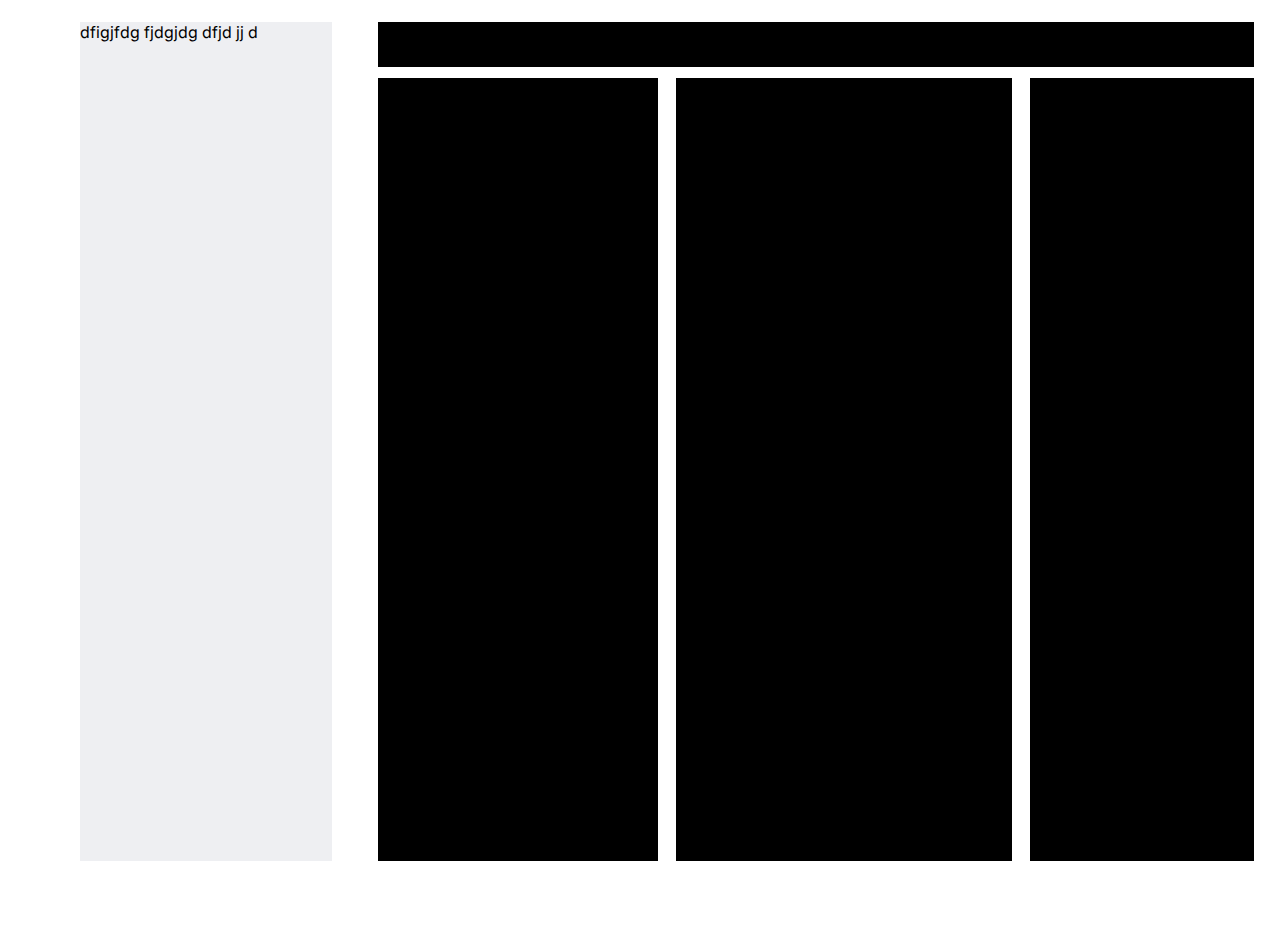
==== src/index.html @ f85abf90 "do adaptive section blocks and set up colors" ====
<!DOCTYPE html>
<html>
  <head>
    <meta charset="UTF-8" />
    <title></title>
    <link rel="preconnect" href="https://fonts.googleapis.com" />
    <link rel="preconnect" href="https://fonts.gstatic.com" crossorigin />
    <link
      href="https://fonts.googleapis.com/css2?family=Inter:wght@100..900&display=swap"
      rel="stylesheet"
    />
    <link rel="stylesheet" href="css/main.css" />
  </head>
  <body>
    <div class="wrapper">
      <section class="vacancies">dfigjfdg fjdgjdg dfjd jj d</section>
      <section class="filters"></section>
      <section class="cv_list"></section>
      <section class="cv_display"></section>
      <section class="cv_info"></section>
    </div>
    <script src="js/index.js"></script>
  </body>
</html>
---- src/css/main.css ----
@charset "UTF-8";
/* Указываем box sizing */
*,
*::before,
*::after {
  box-sizing: border-box;
}

* {
  font-family: "Inter", sans-serif, "Open Sans", "Segoe UI", Tahoma, Helvetica, Verdana, sans-serif;
}

/* Убираем внутренние отступы */
ul[class],
ol[class] {
  padding: 0;
}

/* Убираем внешние отступы */
body,
h1,
h2,
h3,
h4,
p,
ul[class],
ol[class],
li,
figure,
figcaption,
blockquote,
dl,
dd {
  margin: 0;
}

a {
  text-decoration: none;
  color: inherit;
}

button {
  background: none;
  border: none;
  padding: 0;
  cursor: pointer;
  outline: none;
}

/* Выставляем основные настройки по-умолчанию для body */
body {
  min-height: 100vh;
  scroll-behavior: smooth;
  overflow-x: hidden;
  overflow-y: hidden;
  text-rendering: optimizeSpeed;
}

/* Удаляем стандартную стилизацию для всех ul и il, у которых есть атрибут class*/
ul[class],
ol[class] {
  list-style: none;
}

/* Элементы a, у которых нет класса, сбрасываем до дефолтных стилей */
a:not([class]) {
  -webkit-text-decoration-skip: ink;
          text-decoration-skip-ink: auto;
}

/* Упрощаем работу с изображениями */
img {
  max-width: 100%;
  display: block;
}

/* Указываем понятную периодичность в потоке данных у article*/
article > * + * {
  margin-top: 1em;
}

/* Наследуем шрифты для инпутов и кнопок */
input,
button,
textarea,
select {
  font: inherit;
}

/* Удаляем все анимации и переходы для людей, которые предпочитай их не использовать */
@media (prefers-reduced-motion: reduce) {
  * {
    animation-duration: 0.01ms !important;
    animation-iteration-count: 1 !important;
    transition-duration: 0.01ms !important;
    scroll-behavior: auto !important;
  }
}
body {
  background-color: #ffffff;
}

.wrapper {
  box-sizing: border-box;
  height: 100vh;
  margin: 1.7% min(80px, 8%);
  display: grid;
  row-gap: 1.3%;
  -moz-column-gap: 1.6%;
       column-gap: 1.6%;
  grid-template-columns: 25% 25% 30% 20%;
  grid-template-rows: 5% 87%;
}

@media (min-width: 1800px) {
  .wrapper {
    grid-template-columns: 350px 400px calc(100vw - 950px) 350px;
    grid-template-rows: max(30px, 5vh) 100vh;
  }
}
.vacancies {
  background-color: #eeeff2;
  margin-right: 10%;
  grid-column-start: 1;
  grid-column-end: 2;
  grid-row-start: 1;
  grid-row-end: 3;
}

.filters {
  background-color: #000000;
  grid-column-start: 2;
  grid-column-end: 5;
  grid-row-start: 1;
  grid-row-end: 2;
}

.cv_list {
  background-color: #000000;
  grid-column-start: 2;
  grid-column-end: 3;
  grid-row-start: 2;
  grid-row-end: 3;
}

.cv_display {
  background-color: #000000;
  grid-column-start: 3;
  grid-column-end: 4;
  grid-row-start: 2;
  grid-row-end: 3;
}

.cv_info {
  background-color: #000000;
  grid-column-start: 4;
  grid-column-end: 5;
  grid-row-start: 2;
  grid-row-end: 3;
}/*# sourceMappingURL=main.css.map */
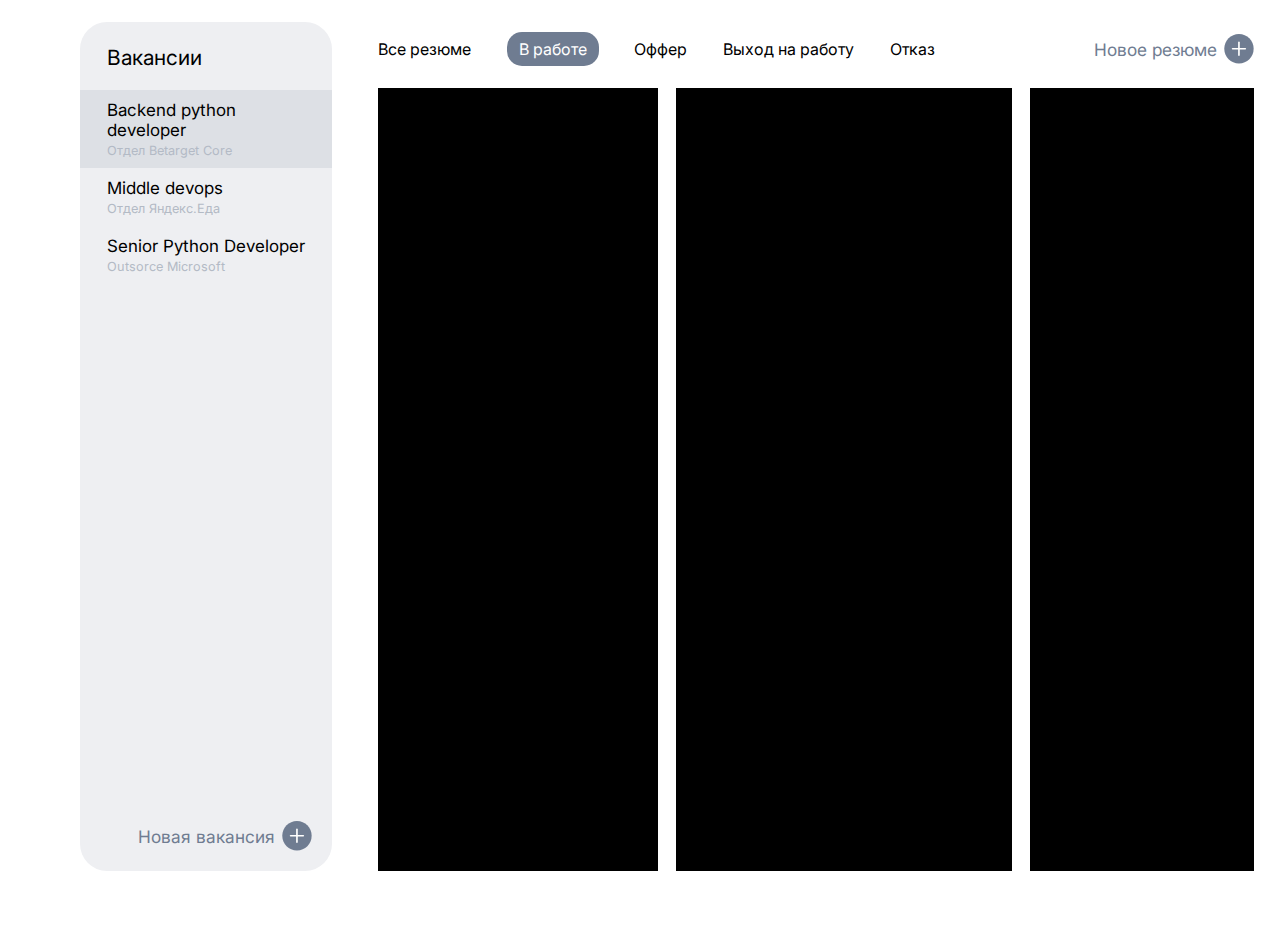
==== commit 30cb2f7c: "fix vacancies section" ====
--- a/src/index.html
+++ b/src/index.html
@@ -13,8 +13,76 @@
   </head>
   <body>
     <div class="wrapper">
-      <section class="vacancies">dfigjfdg fjdgjdg dfjd jj d</section>
-      <section class="filters"></section>
+      <section class="vacancies">
+        <div class="vacancies__header">Вакансии</div>
+        <div class="vacancies__list">
+          <a href="#" class="vacancies__vacancy vacancies__vacancy_active">
+            <div class="vacancies__title">Backend python developer</div>
+            <div class="vacancies__subtitle">Отдел Betarget Core</div>
+          </a>
+          <a href="#" class="vacancies__vacancy">
+            <div class="vacancies__title">Middle devops</div>
+            <div class="vacancies__subtitle">Отдел Яндекс.Еда</div>
+          </a>
+          <a href="#" class="vacancies__vacancy">
+            <div class="vacancies__title">Senior Python Developer</div>
+            <div class="vacancies__subtitle">Outsorce Microsoft</div>
+          </a>
+        </div>
+        <a href="" class="vacancies__new-vacancy">
+          <p>Новая вакансия</p>
+          <svg
+            viewBox="0 0 30 30"
+            fill="none"
+            xmlns="http://www.w3.org/2000/svg"
+          >
+            <path
+              d="M29.6638 14.7641C29.6638 22.9165 23.0649 29.4942 14.9464 29.4942C6.82781 29.4942 0.262695 22.9165 0.262695 14.7641C0.262695 6.62857 6.82781 0.0126953 14.9464 0.0126953C23.0649 0.0126953 29.6638 6.62857 29.6638 14.7641Z"
+              fill="#6F7C91"
+            />
+            <path
+              d="M8.59712 13.9385H21.2956C21.7576 13.9385 22.1212 14.2982 22.1212 14.7639C22.1212 15.2427 21.7575 15.6063 21.2956 15.6063H8.59712C8.13635 15.6063 7.77173 15.2426 7.77173 14.7639C7.77173 14.2984 8.13518 13.9385 8.59712 13.9385Z"
+              fill="white"
+            />
+            <path
+              d="M15.7719 8.41467V21.13C15.7719 21.5919 15.4082 21.9555 14.9462 21.9555C14.4843 21.9555 14.1208 21.5919 14.1208 21.13V8.41467C14.1208 7.94911 14.4843 7.58911 14.9462 7.58911C15.407 7.58911 15.7719 7.94896 15.7719 8.41467Z"
+              fill="white"
+            />
+          </svg>
+        </a>
+      </section>
+      <section class="filters">
+        <div class="filters__list">
+          <a href="#" class="filters__filter">Все резюме</a>
+          <a href="#" class="filters__filter filters__filter_active"
+            >В работе</a
+          >
+          <a href="#" class="filters__filter">Оффер</a>
+          <a href="#" class="filters__filter">Выход на работу</a>
+          <a href="#" class="filters__filter">Отказ</a>
+        </div>
+        <div class="filters__new-cv">
+          <p>Новое резюме</p>
+          <svg
+            viewBox="0 0 30 30"
+            fill="none"
+            xmlns="http://www.w3.org/2000/svg"
+          >
+            <path
+              d="M29.6638 14.7641C29.6638 22.9165 23.0649 29.4942 14.9464 29.4942C6.82781 29.4942 0.262695 22.9165 0.262695 14.7641C0.262695 6.62857 6.82781 0.0126953 14.9464 0.0126953C23.0649 0.0126953 29.6638 6.62857 29.6638 14.7641Z"
+              fill="#6F7C91"
+            />
+            <path
+              d="M8.59712 13.9385H21.2956C21.7576 13.9385 22.1212 14.2982 22.1212 14.7639C22.1212 15.2427 21.7575 15.6063 21.2956 15.6063H8.59712C8.13635 15.6063 7.77173 15.2426 7.77173 14.7639C7.77173 14.2984 8.13518 13.9385 8.59712 13.9385Z"
+              fill="white"
+            />
+            <path
+              d="M15.7719 8.41467V21.13C15.7719 21.5919 15.4082 21.9555 14.9462 21.9555C14.4843 21.9555 14.1208 21.5919 14.1208 21.13V8.41467C14.1208 7.94911 14.4843 7.58911 14.9462 7.58911C15.407 7.58911 15.7719 7.94896 15.7719 8.41467Z"
+              fill="white"
+            />
+          </svg>
+        </div>
+      </section>
       <section class="cv_list"></section>
       <section class="cv_display"></section>
       <section class="cv_info"></section>
--- a/src/css/main.css
+++ b/src/css/main.css
@@ -96,10 +96,6 @@
     scroll-behavior: auto !important;
   }
 }
-body {
-  background-color: #ffffff;
-}
-
 .wrapper {
   box-sizing: border-box;
   height: 100vh;
@@ -109,7 +105,7 @@
   -moz-column-gap: 1.6%;
        column-gap: 1.6%;
   grid-template-columns: 25% 25% 30% 20%;
-  grid-template-rows: 5% 87%;
+  grid-template-rows: calc(5% + 10px) 87%;
 }
 
 @media (min-width: 1800px) {
@@ -119,20 +115,107 @@
   }
 }
 .vacancies {
-  background-color: #eeeff2;
-  margin-right: 10%;
   grid-column-start: 1;
   grid-column-end: 2;
   grid-row-start: 1;
   grid-row-end: 3;
+  margin-right: 10%;
+  padding: 23px 0 20px;
+  border-radius: 27px;
+  display: flex;
+  flex-direction: column;
+  background-color: #eeeff2;
+}
+
+.vacancies__header {
+  font-size: 21px;
+  margin-bottom: 20px;
+  margin-left: 27px;
+}
+
+.vacancies__list {
+  flex: 1;
+}
+
+.vacancies__vacancy {
+  display: block;
+  padding: 10px 27px;
+}
+
+.vacancies__vacancy_active {
+  background-color: #dde0e5;
+}
+
+.vacancies__title {
+  font-size: 17px;
+  margin-bottom: 3px;
+}
+
+.vacancies__subtitle {
+  font-size: 12.7px;
+  color: #b3bac5;
+}
+
+.vacancies__new-vacancy {
+  align-self: flex-end;
+  padding: 0 20px;
+  display: flex;
+  gap: 7px;
+  align-items: center;
+}
+
+.vacancies__new-vacancy p {
+  color: #6f7c91;
+  font-size: 17.33px;
+}
+
+.vacancies__new-vacancy svg {
+  height: 30px;
+  width: 30px;
 }
 
 .filters {
-  background-color: #000000;
   grid-column-start: 2;
   grid-column-end: 5;
   grid-row-start: 1;
   grid-row-end: 2;
+  display: flex;
+  align-items: center;
+  margin: 20px 0;
+}
+
+.filters__list {
+  flex: 1;
+  display: flex;
+  gap: 5%;
+  align-items: center;
+}
+
+.filters__filter {
+  display: block;
+}
+
+.filters__filter_active {
+  background-color: #6f7c91;
+  color: #ffffff;
+  padding: 7px 12px;
+  border-radius: 15px;
+}
+
+.filters__new-cv {
+  display: flex;
+  gap: 7px;
+  align-items: center;
+}
+
+.filters__new-cv p {
+  color: #6f7c91;
+  font-size: 17.33px;
+}
+
+.filters__new-cv svg {
+  height: 30px;
+  width: 30px;
 }
 
 .cv_list {
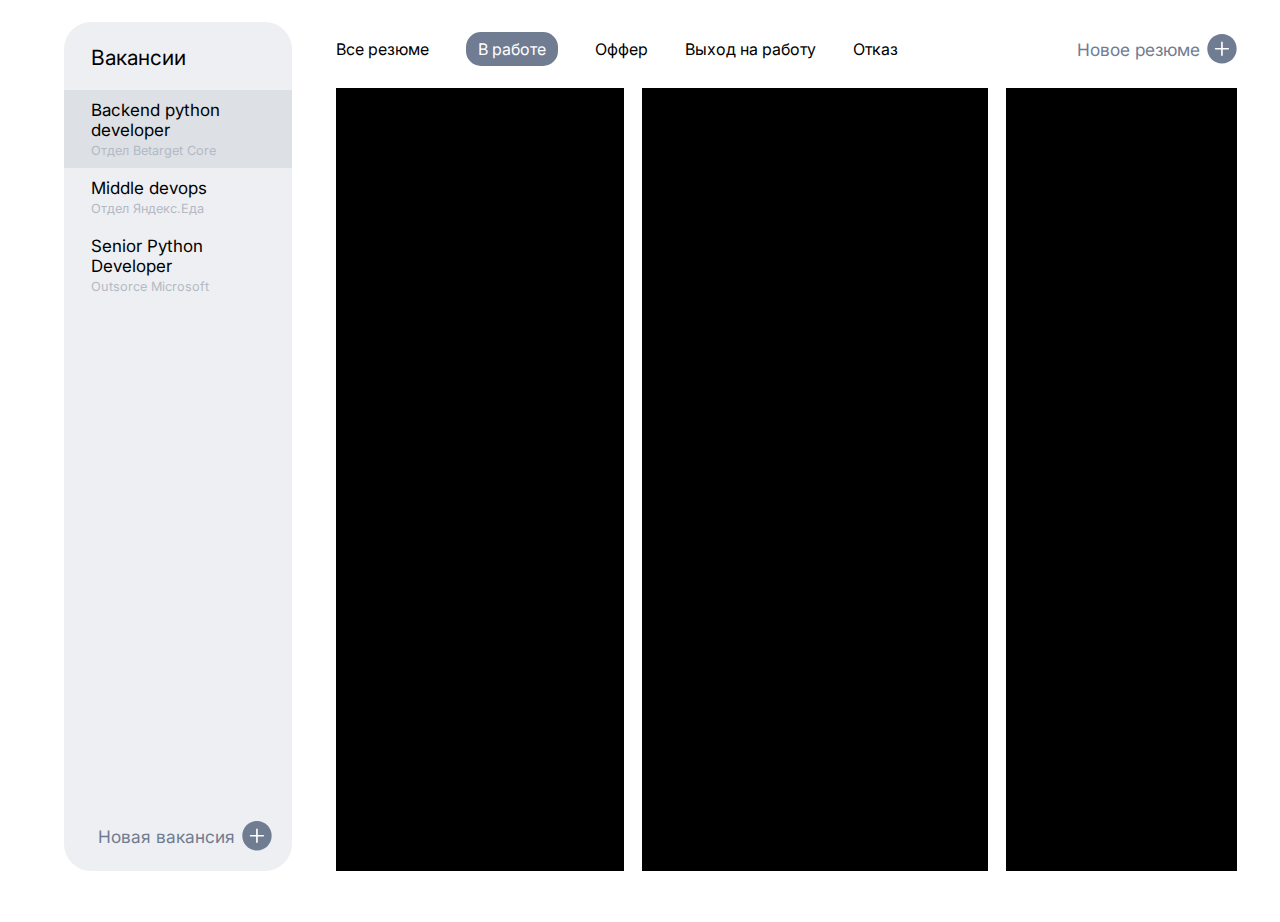
==== commit 80708277: "fix adaptive sections" ====
--- a/src/index.html
+++ b/src/index.html
@@ -61,7 +61,7 @@
           <a href="#" class="filters__filter">Выход на работу</a>
           <a href="#" class="filters__filter">Отказ</a>
         </div>
-        <div class="filters__new-cv">
+        <div class="filters__new-resume">
           <p>Новое резюме</p>
           <svg
             viewBox="0 0 30 30"
@@ -83,9 +83,9 @@
           </svg>
         </div>
       </section>
-      <section class="cv_list"></section>
-      <section class="cv_display"></section>
-      <section class="cv_info"></section>
+      <section class="resume_list"></section>
+      <section class="resume_display"></section>
+      <section class="resume_info"></section>
     </div>
     <script src="js/index.js"></script>
   </body>
--- a/src/css/main.css
+++ b/src/css/main.css
@@ -96,21 +96,28 @@
     scroll-behavior: auto !important;
   }
 }
+body {
+  display: flex;
+  flex-direction: column;
+  align-items: center;
+}
+
 .wrapper {
   box-sizing: border-box;
   height: 100vh;
-  margin: 1.7% min(80px, 8%);
+  width: 90%;
+  margin: 1.7% 4% 0 4%;
   display: grid;
   row-gap: 1.3%;
   -moz-column-gap: 1.6%;
        column-gap: 1.6%;
-  grid-template-columns: 25% 25% 30% 20%;
+  grid-template-columns: 22% 25% 30% 20%;
   grid-template-rows: calc(5% + 10px) 87%;
 }
 
-@media (min-width: 1800px) {
+@media (min-width: 1600px) {
   .wrapper {
-    grid-template-columns: 350px 400px calc(100vw - 950px) 350px;
+    grid-template-columns: 350px 400px calc(87vw - 1100px) 350px;
     grid-template-rows: max(30px, 5vh) 100vh;
   }
 }
@@ -191,6 +198,11 @@
   align-items: center;
 }
 
+@media (min-width: 1600px) {
+  .filters__list {
+    gap: 45px;
+  }
+}
 .filters__filter {
   display: block;
 }
@@ -202,23 +214,23 @@
   border-radius: 15px;
 }
 
-.filters__new-cv {
+.filters__new-resume {
   display: flex;
   gap: 7px;
   align-items: center;
 }
 
-.filters__new-cv p {
+.filters__new-resume p {
   color: #6f7c91;
   font-size: 17.33px;
 }
 
-.filters__new-cv svg {
+.filters__new-resume svg {
   height: 30px;
   width: 30px;
 }
 
-.cv_list {
+.resume_list {
   background-color: #000000;
   grid-column-start: 2;
   grid-column-end: 3;
@@ -226,7 +238,7 @@
   grid-row-end: 3;
 }
 
-.cv_display {
+.resume_display {
   background-color: #000000;
   grid-column-start: 3;
   grid-column-end: 4;
@@ -234,7 +246,7 @@
   grid-row-end: 3;
 }
 
-.cv_info {
+.resume_info {
   background-color: #000000;
   grid-column-start: 4;
   grid-column-end: 5;
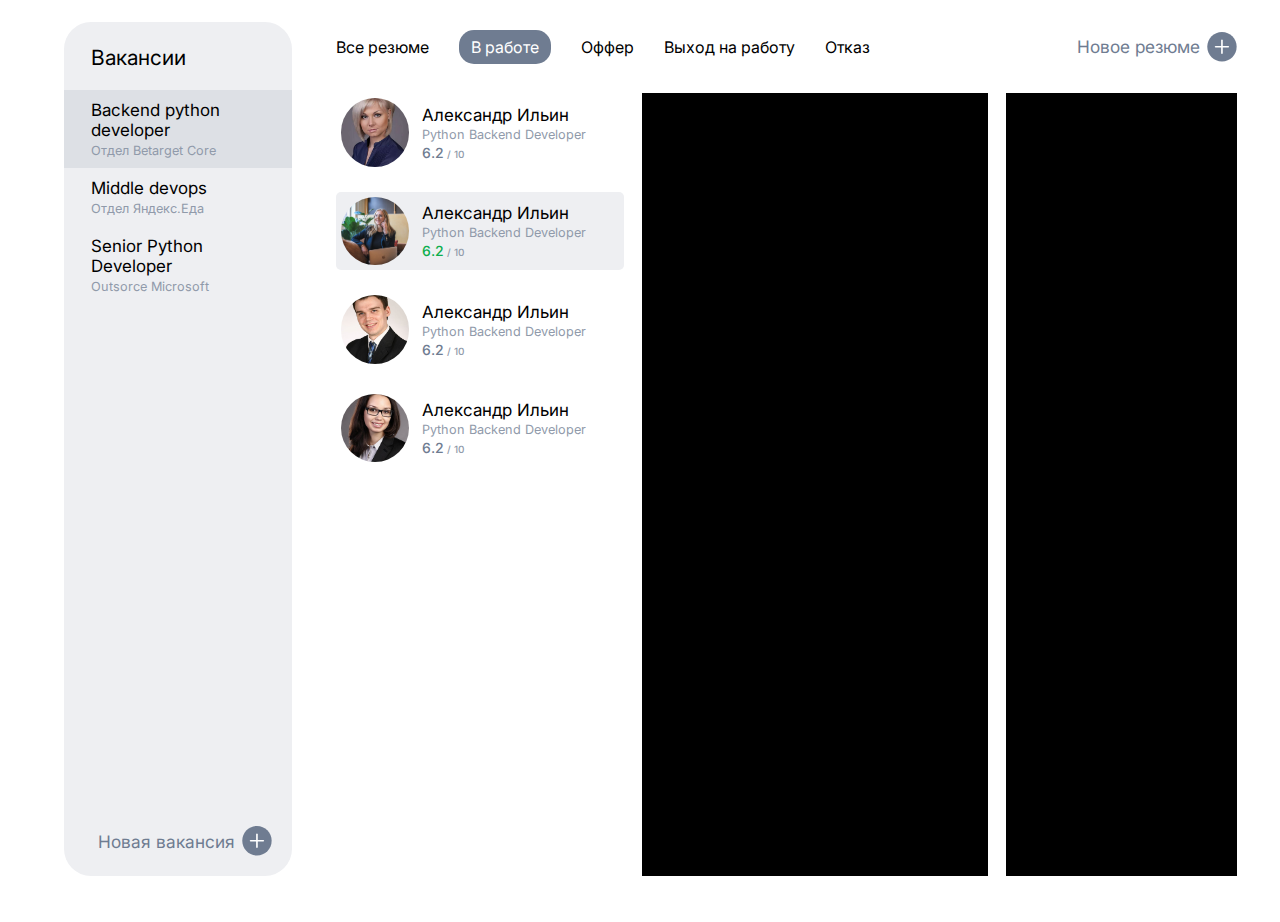
==== commit 63b4179d: "do resume list" ====
--- a/src/index.html
+++ b/src/index.html
@@ -83,9 +83,62 @@
           </svg>
         </div>
       </section>
-      <section class="resume_list"></section>
-      <section class="resume_display"></section>
-      <section class="resume_info"></section>
+      <section class="resume-list">
+        <a href="" class="resume-list__resume">
+          <div class="resume-list__photo-container">
+            <img src="img/woman.jpg" class="resume-list__photo" />
+          </div>
+          <div class="resume-list__info">
+            <div class="resume-list__name">Александр Ильин</div>
+            <div class="resume-list__position">Python Backend Developer</div>
+            <div class="resume-list__score">
+              <span class="resume-list__score-number">6.2</span> / 10
+            </div>
+          </div>
+        </a>
+        <a href="" class="resume-list__resume resume-list__resume_active">
+          <div class="resume-list__photo-container">
+            <img src="img/woman2.jpg" class="resume-list__photo" />
+          </div>
+          <div class="resume-list__info">
+            <div class="resume-list__name">Александр Ильин</div>
+            <div class="resume-list__position">Python Backend Developer</div>
+            <div class="resume-list__score">
+              <span
+                class="resume-list__score-number resume-list__score-number_good"
+                >6.2</span
+              >
+              / 10
+            </div>
+          </div>
+        </a>
+        <a href="" class="resume-list__resume">
+          <div class="resume-list__photo-container">
+            <img src="img/man.jpg" class="resume-list__photo" />
+          </div>
+          <div class="resume-list__info">
+            <div class="resume-list__name">Александр Ильин</div>
+            <div class="resume-list__position">Python Backend Developer</div>
+            <div class="resume-list__score">
+              <span class="resume-list__score-number">6.2</span> / 10
+            </div>
+          </div>
+        </a>
+        <a href="" class="resume-list__resume">
+          <div class="resume-list__photo-container">
+            <img src="img/woman3.jpg" class="resume-list__photo" />
+          </div>
+          <div class="resume-list__info">
+            <div class="resume-list__name">Александр Ильин</div>
+            <div class="resume-list__position">Python Backend Developer</div>
+            <div class="resume-list__score">
+              <span class="resume-list__score-number">6.2</span> / 10
+            </div>
+          </div>
+        </a>
+      </section>
+      <section class="resume-display"></section>
+      <section class="resume-info"></section>
     </div>
     <script src="js/index.js"></script>
   </body>
--- a/src/css/main.css
+++ b/src/css/main.css
@@ -52,7 +52,6 @@
   min-height: 100vh;
   scroll-behavior: smooth;
   overflow-x: hidden;
-  overflow-y: hidden;
   text-rendering: optimizeSpeed;
 }
 
@@ -112,13 +111,13 @@
   -moz-column-gap: 1.6%;
        column-gap: 1.6%;
   grid-template-columns: 22% 25% 30% 20%;
-  grid-template-rows: calc(5% + 10px) 87%;
-}
-
-@media (min-width: 1600px) {
+  grid-template-rows: max(60px, 5vh) 87%;
+}
+
+@media (min-width: 1800px) {
   .wrapper {
     grid-template-columns: 350px 400px calc(87vw - 1100px) 350px;
-    grid-template-rows: max(30px, 5vh) 100vh;
+    grid-template-rows: max(60px, 5vh) 87%;
   }
 }
 .vacancies {
@@ -160,7 +159,7 @@
 
 .vacancies__subtitle {
   font-size: 12.7px;
-  color: #b3bac5;
+  color: #909AAA;
 }
 
 .vacancies__new-vacancy {
@@ -188,19 +187,24 @@
   grid-row-end: 2;
   display: flex;
   align-items: center;
-  margin: 20px 0;
+  margin: 20px 0 30px;
 }
 
 .filters__list {
   flex: 1;
   display: flex;
-  gap: 5%;
+  gap: 30px;
   align-items: center;
 }
 
 @media (min-width: 1600px) {
   .filters__list {
     gap: 45px;
+  }
+}
+@media (max-width: 1150px) {
+  .filters__list {
+    gap: 25px;
   }
 }
 .filters__filter {
@@ -230,15 +234,84 @@
   width: 30px;
 }
 
-.resume_list {
-  background-color: #000000;
+.resume-list {
   grid-column-start: 2;
   grid-column-end: 3;
   grid-row-start: 2;
   grid-row-end: 3;
-}
-
-.resume_display {
+  display: flex;
+  flex-direction: column;
+  gap: 20px;
+  align-items: start;
+  justify-content: start;
+}
+
+.resume-list__resume {
+  display: flex;
+  gap: 13px;
+  align-items: center;
+  justify-content: start;
+  border-radius: 5px;
+  width: 100%;
+  padding: 5px 10px 5px 5px;
+}
+
+.resume-list__resume_active {
+  background-color: #eeeff2;
+}
+
+.resume-list__photo-container {
+  width: 68.5px;
+  height: 68.5px;
+  overflow: hidden;
+  border-radius: 50%;
+}
+
+@media (max-width: 1150px) {
+  .resume-list__photo-container {
+    width: 6vw;
+    height: 6vw;
+  }
+}
+.resume-list__photo {
+  width: 100%;
+  height: 100%;
+  -o-object-fit: cover;
+     object-fit: cover;
+  display: block;
+}
+
+.resume-list__info {
+  display: flex;
+  flex-direction: column;
+  gap: 2px;
+}
+
+.resume-list__name {
+  font-size: 17px;
+}
+
+.resume-list__position {
+  font-size: 12.7px;
+  color: #909aaa;
+}
+
+.resume-list__score {
+  font-size: 10px;
+  color: #909aaa;
+  font-weight: 500;
+}
+
+.resume-list__score-number {
+  color: #6f7c91;
+  font-size: 14px;
+}
+
+.resume-list__score-number_good {
+  color: #0dae4d;
+}
+
+.resume-display {
   background-color: #000000;
   grid-column-start: 3;
   grid-column-end: 4;
@@ -246,7 +319,7 @@
   grid-row-end: 3;
 }
 
-.resume_info {
+.resume-info {
   background-color: #000000;
   grid-column-start: 4;
   grid-column-end: 5;
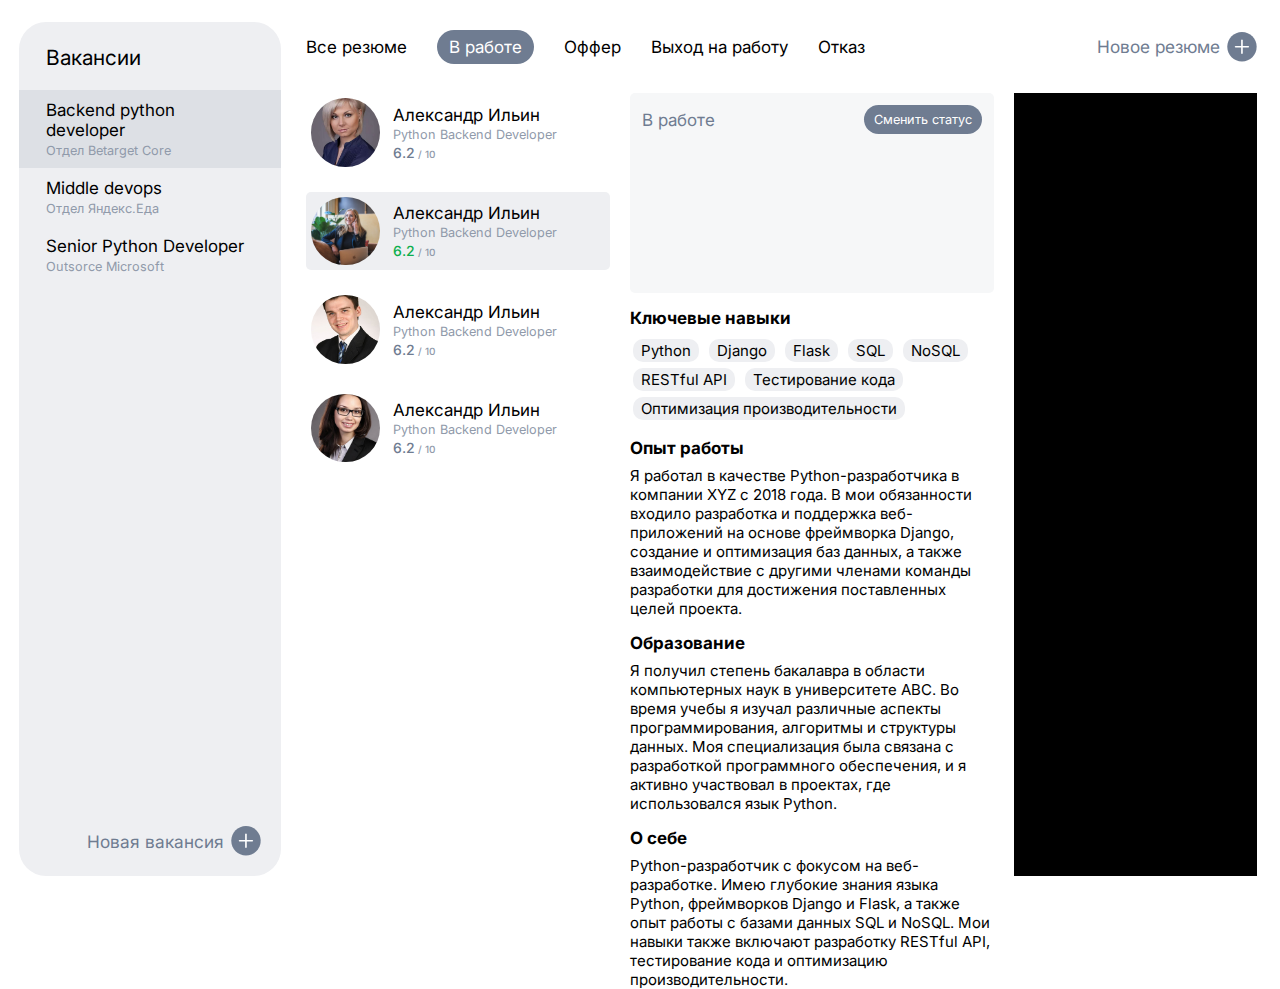
==== commit c5d70208: "do resume display" ====
--- a/src/index.html
+++ b/src/index.html
@@ -137,7 +137,63 @@
           </div>
         </a>
       </section>
-      <section class="resume-display"></section>
+      <section class="resume-display">
+        <div class="resume-actions">
+          <div class="resume-actions__status">
+            <p>В работе</p>
+            <button class="resume-actions__change-status">
+              Сменить статус
+            </button>
+          </div>
+          <div class="resume-actions__history"></div>
+        </div>
+
+        <div class="resume-content">
+          <div class="resume-content__skills">
+            <h3>Ключевые навыки</h3>
+            <ul class="resume-content__skills-list">
+              <li>Python</li>
+              <li>Django</li>
+              <li>Flask</li>
+              <li>SQL</li>
+              <li>NoSQL</li>
+              <li>RESTful API</li>
+              <li>Тестирование кода</li>
+              <li>Оптимизация производительности</li>
+            </ul>
+          </div>
+          <div class="resume-content__experience">
+            <h3>Опыт работы</h3>
+            <p>
+              Я работал в качестве Python-разработчика в компании XYZ с 2018
+              года. В мои обязанности входило разработка и поддержка
+              веб-приложений на основе фреймворка Django, создание и оптимизация
+              баз данных, а также взаимодействие с другими членами команды
+              разработки для достижения поставленных целей проекта.
+            </p>
+          </div>
+          <div class="resume-content__education">
+            <h3>Образование</h3>
+            <p>
+              Я получил степень бакалавра в области компьютерных наук в
+              университете ABC. Во время учебы я изучал различные аспекты
+              программирования, алгоритмы и структуры данных. Моя специализация
+              была связана с разработкой программного обеспечения, и я активно
+              участвовал в проектах, где использовался язык Python.
+            </p>
+          </div>
+          <div class="resume-content__about">
+            <h3>О себе</h3>
+            <p>
+              Python-разработчик с фокусом на веб-разработке. Имею глубокие
+              знания языка Python, фреймворков Django и Flask, а также опыт
+              работы с базами данных SQL и NoSQL. Мои навыки также включают
+              разработку RESTful API, тестирование кода и оптимизацию
+              производительности.
+            </p>
+          </div>
+        </div>
+      </section>
       <section class="resume-info"></section>
     </div>
     <script src="js/index.js"></script>
--- a/src/css/main.css
+++ b/src/css/main.css
@@ -104,8 +104,8 @@
 .wrapper {
   box-sizing: border-box;
   height: 100vh;
-  width: 90%;
-  margin: 1.7% 4% 0 4%;
+  width: 95%;
+  margin: 1.7% 4% 0 2%;
   display: grid;
   row-gap: 1.3%;
   -moz-column-gap: 1.6%;
@@ -125,7 +125,7 @@
   grid-column-end: 2;
   grid-row-start: 1;
   grid-row-end: 3;
-  margin-right: 10%;
+  margin-right: 2%;
   padding: 23px 0 20px;
   border-radius: 27px;
   display: flex;
@@ -209,13 +209,14 @@
 }
 .filters__filter {
   display: block;
+  font-size: 17px;
 }
 
 .filters__filter_active {
   background-color: #6f7c91;
   color: #ffffff;
   padding: 7px 12px;
-  border-radius: 15px;
+  border-radius: 17px;
 }
 
 .filters__new-resume {
@@ -312,11 +313,54 @@
 }
 
 .resume-display {
-  background-color: #000000;
   grid-column-start: 3;
   grid-column-end: 4;
   grid-row-start: 2;
   grid-row-end: 3;
+}
+
+.resume-actions {
+  height: 200px;
+  background-color: #f6f7f8;
+  border-radius: 5px;
+  padding: 12px;
+}
+
+.resume-actions__status {
+  font-size: 17px;
+  color: #6f7c91;
+  display: flex;
+  justify-content: space-between;
+  align-items: center;
+}
+
+.resume-actions__change-status {
+  background-color: #6f7c91;
+  font-size: 12.7px;
+  color: #ffffff;
+  padding: 7px 10px;
+  border-radius: 15px;
+}
+
+.resume-content {
+  font-size: 15px;
+  display: flex;
+  flex-direction: column;
+  gap: 15px;
+  margin: 15px 0;
+}
+
+.resume-content h3 {
+  font-size: 17px;
+  margin-bottom: 8px;
+}
+
+.resume-content__skills-list li {
+  display: inline-block;
+  background-color: #eeeff2;
+  padding: 2px 8px;
+  border-radius: 10px;
+  margin: 3px;
 }
 
 .resume-info {
